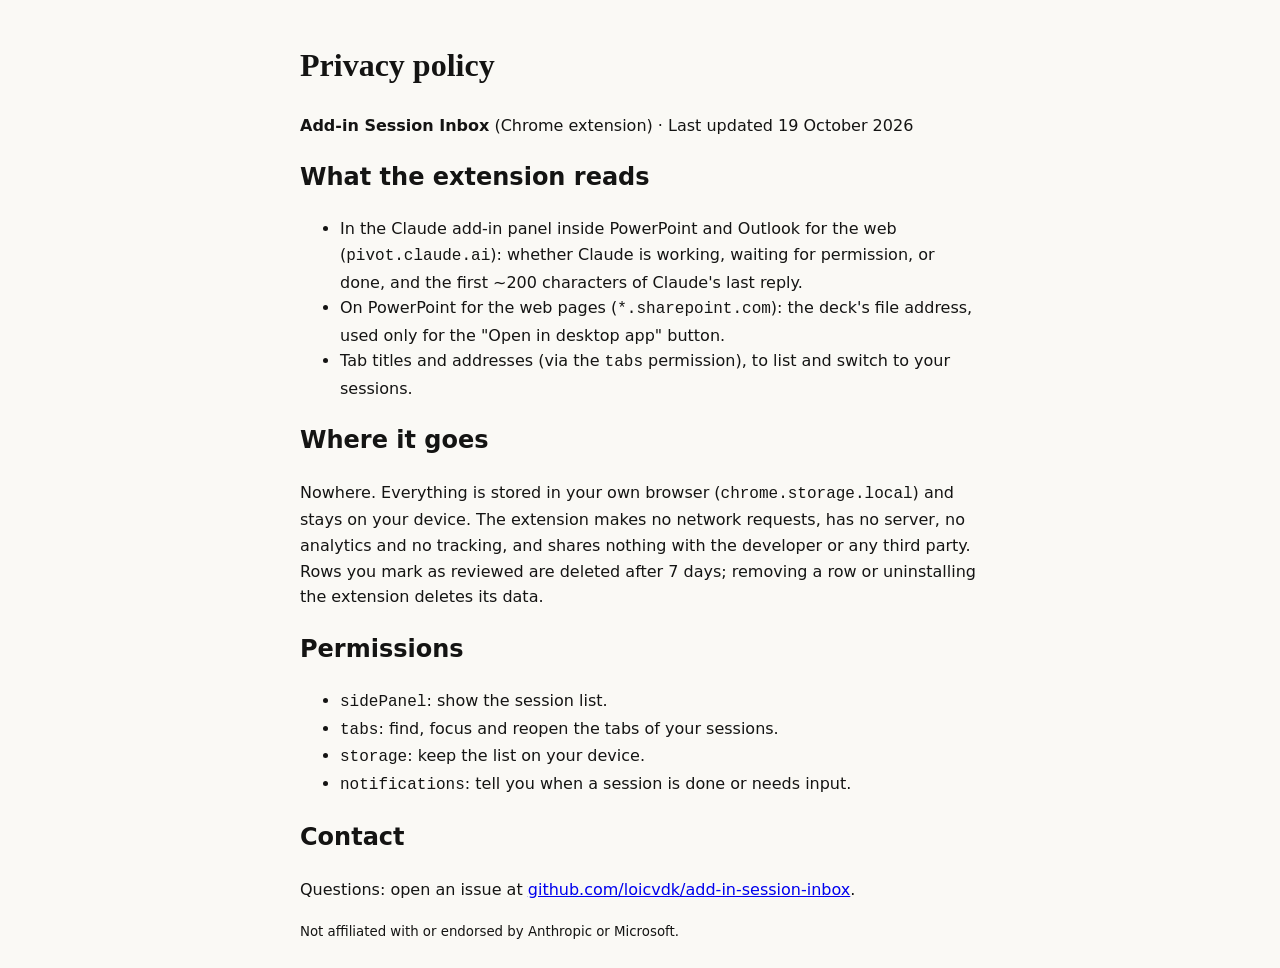
==== docs/privacy.html @ eaa6cba1 "Add-in Session Inbox 1.0.0 Chrome side panel tracking Claude add-in sessions in PowerPoint and Outlo" ====
<!doctype html>
<html lang="en">
<head>
  <meta charset="utf-8">
  <meta name="viewport" content="width=device-width, initial-scale=1">
  <title>Privacy policy – Add-in Session Inbox</title>
  <style>
    body { max-width: 680px; margin: 40px auto; padding: 0 16px; font: 16px/1.6 system-ui, sans-serif; color: #141413; background: #faf9f5; }
    h1 { font-family: Georgia, serif; }
    @media (prefers-color-scheme: dark) { body { color: #f0eee6; background: #1f1e1d; } }
  </style>
</head>
<body>
  <h1>Privacy policy</h1>
  <p><strong>Add-in Session Inbox</strong> (Chrome extension) · Last updated 19 October 2026</p>

  <h2>What the extension reads</h2>
  <ul>
    <li>In the Claude add-in panel inside PowerPoint and Outlook for the web (<code>pivot.claude.ai</code>): whether
      Claude is working, waiting for permission, or done, and the first ~200 characters of Claude's last reply.</li>
    <li>On PowerPoint for the web pages (<code>*.sharepoint.com</code>): the deck's file address, used only for the
      "Open in desktop app" button.</li>
    <li>Tab titles and addresses (via the <code>tabs</code> permission), to list and switch to your sessions.</li>
  </ul>

  <h2>Where it goes</h2>
  <p>Nowhere. Everything is stored in your own browser (<code>chrome.storage.local</code>) and stays on your device.
    The extension makes no network requests, has no server, no analytics and no tracking, and shares nothing
    with the developer or any third party. Rows you mark as reviewed are deleted after 7 days; removing a row or
    uninstalling the extension deletes its data.</p>

  <h2>Permissions</h2>
  <ul>
    <li><code>sidePanel</code>: show the session list.</li>
    <li><code>tabs</code>: find, focus and reopen the tabs of your sessions.</li>
    <li><code>storage</code>: keep the list on your device.</li>
    <li><code>notifications</code>: tell you when a session is done or needs input.</li>
  </ul>

  <h2>Contact</h2>
  <p>Questions: open an issue at
    <a href="https://github.com/loicvdk/add-in-session-inbox/issues">github.com/loicvdk/add-in-session-inbox</a>.</p>

  <p><small>Not affiliated with or endorsed by Anthropic or Microsoft.</small></p>
</body>
</html>
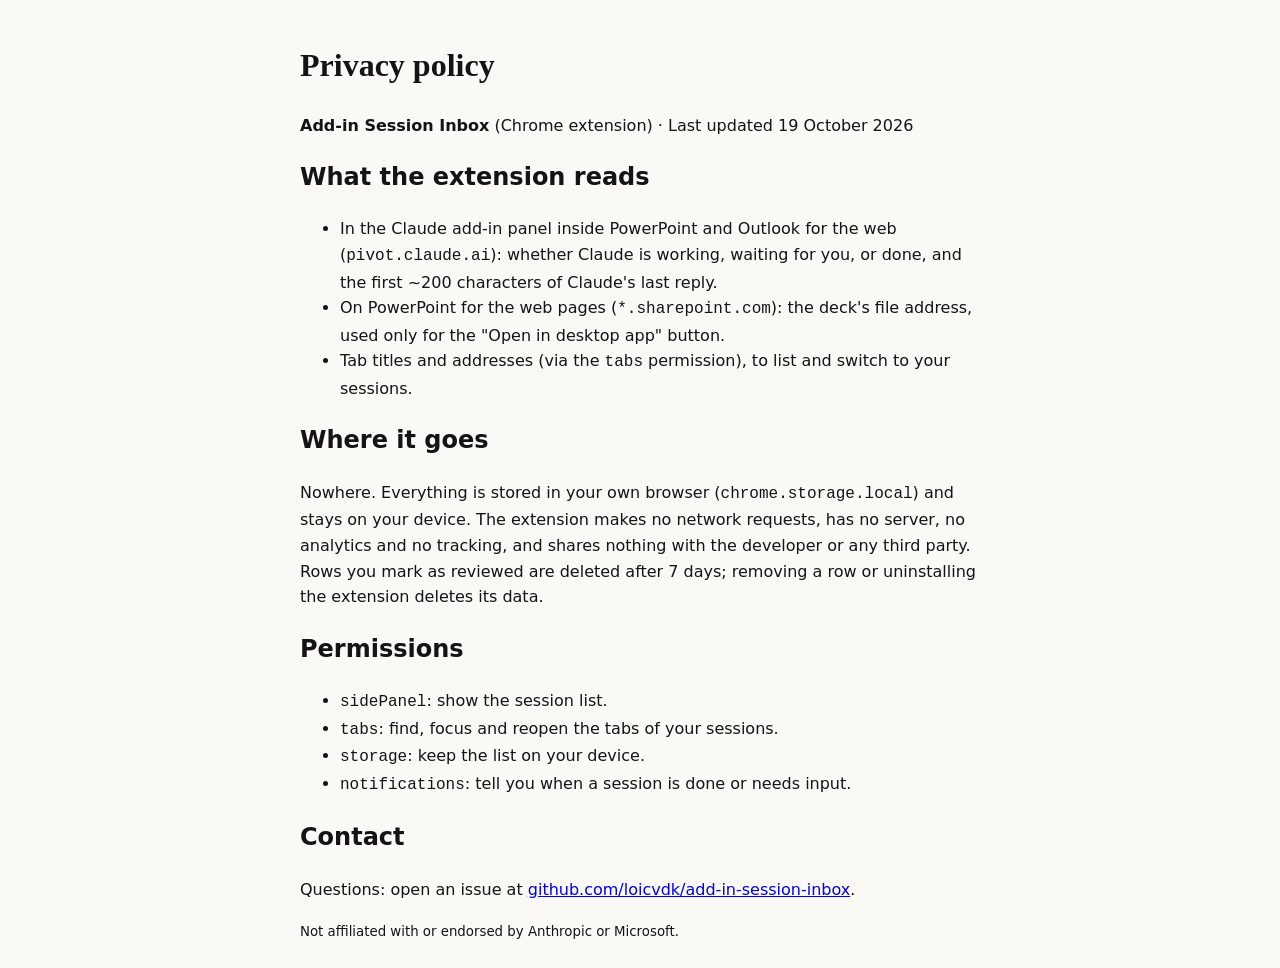
==== commit f37e682b: "Detect Claude's question cards as needs input The Ask User Question card is a bottom sheet without r" ====
--- a/docs/privacy.html
+++ b/docs/privacy.html
@@ -17,7 +17,7 @@
   <h2>What the extension reads</h2>
   <ul>
     <li>In the Claude add-in panel inside PowerPoint and Outlook for the web (<code>pivot.claude.ai</code>): whether
-      Claude is working, waiting for permission, or done, and the first ~200 characters of Claude's last reply.</li>
+      Claude is working, waiting for you, or done, and the first ~200 characters of Claude's last reply.</li>
     <li>On PowerPoint for the web pages (<code>*.sharepoint.com</code>): the deck's file address, used only for the
       "Open in desktop app" button.</li>
     <li>Tab titles and addresses (via the <code>tabs</code> permission), to list and switch to your sessions.</li>
